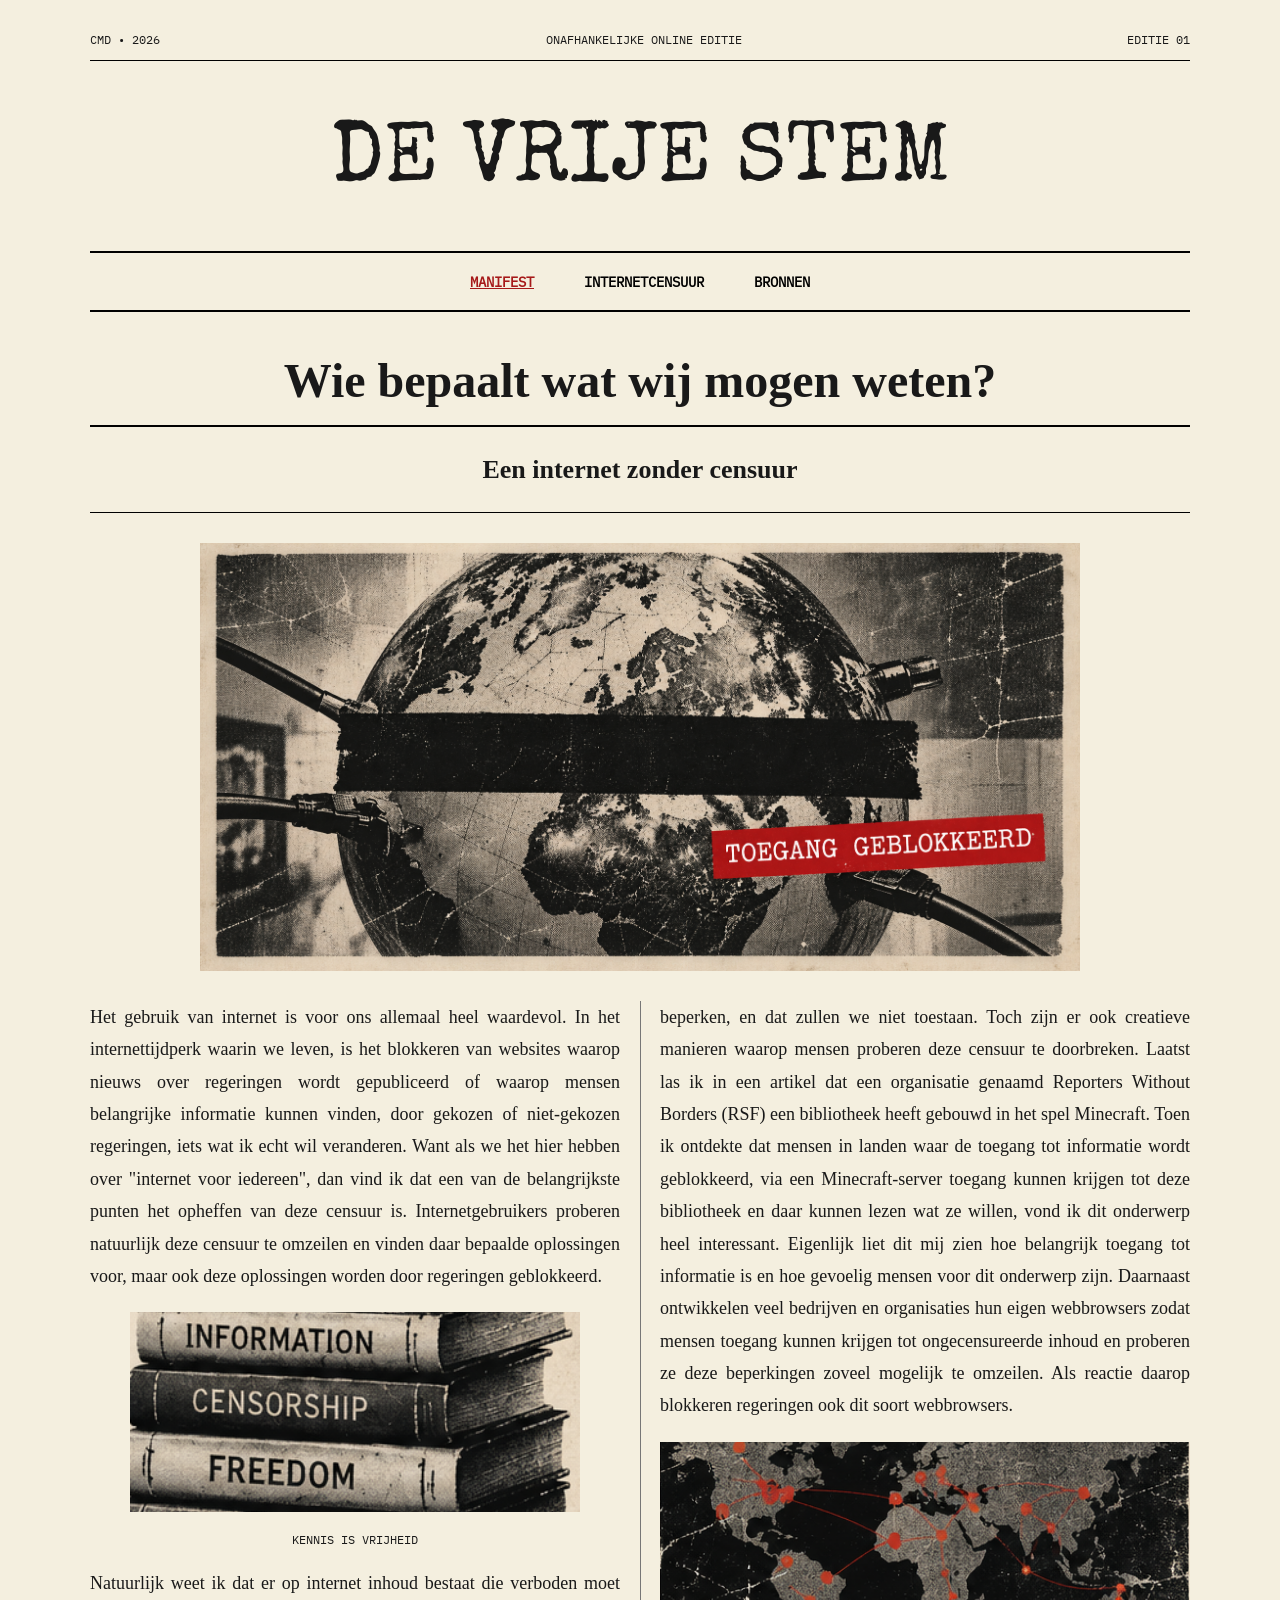
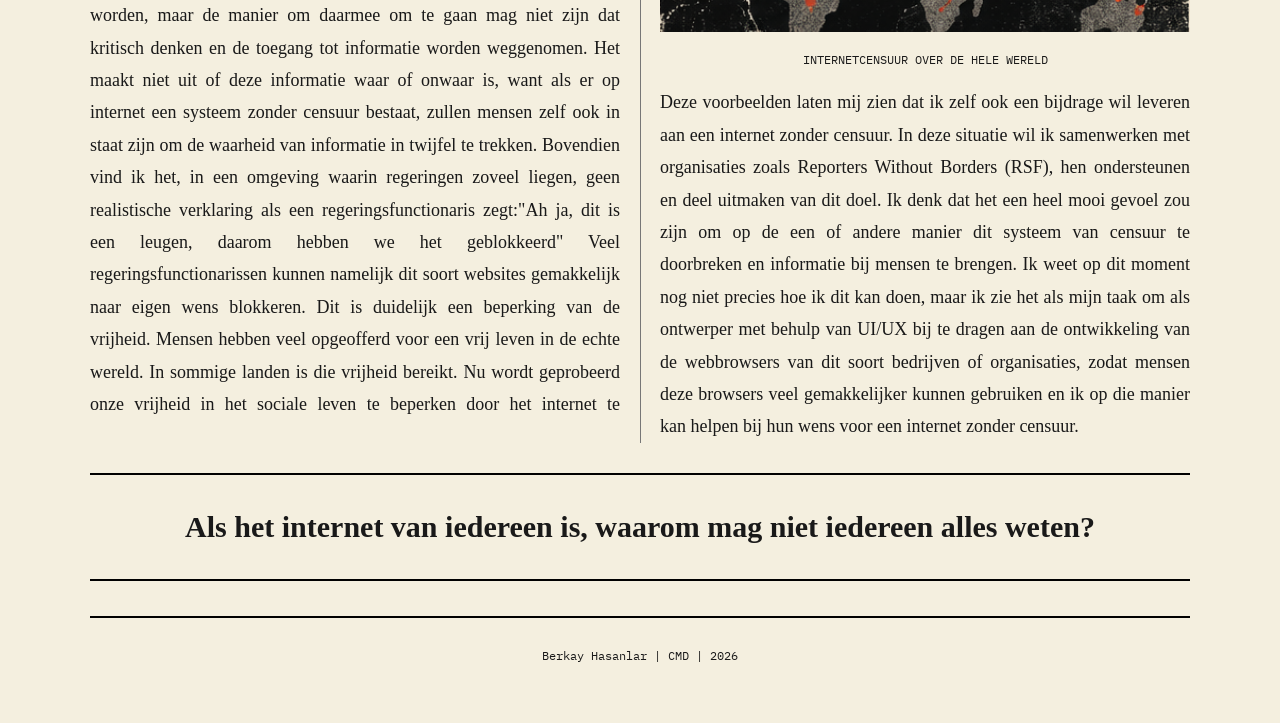
==== index.html @ c07efcc6 "Add files via upload" ====
<!DOCTYPE html>
<html lang="nl">

    <head>
        <meta charset="UTF-8">
        <meta name="viewport" content="width=device-width, initial-scale=1.0">
        <title>Wie bepaalt wat wij mogen weten?</title>
        <link rel="stylesheet" href="css/style.css">
    </head>

    <body>

        <header>
            <div class="krant-info">
                <span>CMD • 2026</span>
                <span>ONAFHANKELIJKE ONLINE EDITIE</span>
                <span>EDITIE 01</span>
            </div>

            <div class="krant-naam">
                DE VRIJE STEM
            </div>

            <nav>
                <ul>
                    <li><a href="index.html" class="actief">MANIFEST</a></li>
                    <li><a href="uitleg.html">INTERNETCENSUUR</a></li>
                    <li><a href="bronnen.html">BRONNEN</a></li>
                </ul>
            </nav>
        </header>

        <main>
            <article>

                <h1>Wie bepaalt wat wij mogen weten?</h1>

                <h2>Een internet zonder censuur</h2>

                <img class="hoofdafbeelding" src="images/toegang_geblokkeerd_wereldbol.png"
                alt="Een gecensureerde wereldbol">

                <div class="krant-kolommen">

                <p>
                Het gebruik van internet is voor ons allemaal heel waardevol. In het internettijdperk waarin we
                        leven,
                        is het blokkeren van websites waarop nieuws over regeringen wordt gepubliceerd of waarop mensen
                        belangrijke informatie kunnen vinden, door gekozen of niet-gekozen regeringen, iets wat ik echt wil
                        veranderen. Want als we het hier hebben over "internet voor iedereen", dan vind ik dat een van de
                        belangrijkste punten het opheffen van deze censuur is. Internetgebruikers proberen natuurlijk deze
                        censuur te omzeilen en vinden daar bepaalde oplossingen voor, maar ook deze oplossingen worden door
                        regeringen geblokkeerd.
                    </p>

                    <figure class="krant-afbeelding klein">
                        <img src="images/boeken_informatie_vrijheid.png" alt="Boeken over informatie en vrijheid">
                        <figcaption>
                            KENNIS IS VRIJHEID
                        </figcaption>
                    </figure>

                    <p>
                        Natuurlijk weet ik dat er op internet inhoud bestaat die verboden moet worden, maar de manier om
                        daarmee
                        om te gaan mag niet zijn dat kritisch denken en de toegang tot informatie worden weggenomen. Het
                        maakt
                        niet uit of deze informatie waar of onwaar is, want als er op internet een systeem zonder censuur
                        bestaat, zullen mensen zelf ook in staat zijn om de waarheid van informatie in twijfel te trekken.
                        Bovendien vind ik het, in een omgeving waarin regeringen zoveel liegen, geen realistische verklaring
                        als
                        een regeringsfunctionaris zegt:"Ah ja, dit is een leugen, daarom hebben we het geblokkeerd" Veel
                        regeringsfunctionarissen kunnen namelijk dit soort websites gemakkelijk naar eigen wens blokkeren.
                        Dit
                        is duidelijk een beperking van de vrijheid. Mensen hebben veel opgeofferd voor een vrij leven in de
                        echte wereld. In sommige landen is die vrijheid bereikt. Nu wordt geprobeerd onze vrijheid in het
                        sociale leven te beperken door het internet te beperken, en dat zullen we niet toestaan. Toch zijn
                        er
                        ook creatieve manieren waarop mensen proberen deze censuur te doorbreken. Laatst las ik in een
                        artikel
                        dat een organisatie genaamd Reporters Without Borders (RSF) een bibliotheek heeft gebouwd in het
                        spel
                        Minecraft. Toen ik ontdekte dat mensen in landen waar de toegang tot informatie wordt geblokkeerd,
                        via
                        een Minecraft-server toegang kunnen krijgen tot deze bibliotheek en daar kunnen lezen wat ze willen,
                        vond ik dit onderwerp heel interessant. Eigenlijk liet dit mij zien hoe belangrijk toegang tot
                        informatie is en hoe gevoelig mensen voor dit onderwerp zijn. Daarnaast ontwikkelen veel bedrijven
                        en
                        organisaties hun eigen webbrowsers zodat mensen toegang kunnen krijgen tot ongecensureerde inhoud en
                        proberen ze deze beperkingen zoveel mogelijk te omzeilen. Als reactie daarop blokkeren regeringen
                        ook
                        dit soort webbrowsers.
                    </p>

                    <figure class="krant-afbeelding">
                        <img src="images/wereldkaart_censuur.png" alt="Wereldkaart met internetcensuur">
                        <figcaption>
                            INTERNETCENSUUR OVER DE HELE WERELD
                        </figcaption>
                    </figure>

                    <p>
                        Deze voorbeelden laten mij zien dat ik zelf ook een bijdrage wil leveren aan een internet zonder
                        censuur. In deze situatie wil ik samenwerken met organisaties zoals Reporters Without Borders (RSF),
                        hen
                        ondersteunen en deel uitmaken van dit doel. Ik denk dat het een heel mooi gevoel zou zijn om op de
                        een
                        of andere manier dit systeem van censuur te doorbreken en informatie bij mensen te brengen. Ik weet
                        op
                        dit moment nog niet precies hoe ik dit kan doen, maar ik zie het als mijn taak om als ontwerper met
                        behulp van UI/UX bij te dragen aan de ontwikkeling van de webbrowsers van dit soort bedrijven of
                        organisaties, zodat mensen deze browsers veel gemakkelijker kunnen gebruiken en ik op die manier kan
                        helpen bij hun wens voor een internet zonder censuur.
                    </p>
                </div>
                <p>
                    <strong class="laatste-vraag">Als het internet van iedereen is, waarom mag niet iedereen alles
                        weten?</strong>
                </p>

            </article>
        </main>

        <footer>
            <p>Berkay Hasanlar | CMD | 2026</p>
        </footer>

    </body>

</html>
---- css/style.css ----
/* Lettertypes */

@font-face {
    font-family: 'Special Elite';
    src: url('../fonts/SpecialElite-Regular.ttf');
}

@font-face {
    font-family: 'IBM Plex Mono';
    src: url('../fonts/IBMPlexMono-Regular.ttf');
}



/* Algemene pagina en tekst */

body {
    background-color: #f4efdf;
    color: #191919;
    font-family: Georgia, 'Times New Roman', serif;
    line-height: 1.7;
    max-width: 1100px;
    margin: 0 auto;
    padding: 30px;
}

h1 {
    font-family: Georgia, 'Times New Roman', serif;
    font-size: 48px;
    text-align: center;
    line-height: 1.2;
}

p {
    font-size: 18px;
    line-height: 1.8;
}

article h1 {
    border-bottom: 2px solid black;
    padding-bottom: 15px;
    margin-bottom: 15px;
}

article h2 {
    font-family: Georgia, 'Times New Roman', serif;
    font-size: 26px;
    text-align: center;
    border-bottom: 1px solid black;
    padding-bottom: 20px;
    margin-bottom: 30px;
}

figcaption {
    font-family: 'IBM Plex Mono', monospace;
    font-size: 12px;
    text-align: center;
    margin-top: 10px;
}



/* Krantkop en navigatie */

.krant-info {
    font-family: 'IBM Plex Mono', monospace;
    display: flex;
    justify-content: space-between;
    font-size: 12px;
    border-bottom: 1px solid black;
    padding-bottom: 10px;
}

.krant-naam {
    font-family: 'Special Elite', cursive;
    font-size: 85px;
    text-align: center;
    margin: 30px 0 15px;
}

nav {
    border-top: 2px solid black;
    border-bottom: 2px solid black;
    padding: 15px 0;
}

nav ul {
    display: flex;
    justify-content: center;
    gap: 50px;
    list-style: none;
    padding: 0;
    margin: 0;
}

nav a {
    font-family: 'IBM Plex Mono', monospace;
    color: black;
    text-decoration: none;
    font-weight: bold;
    font-size: 14px;
}

nav a:hover {
    color: #a61919;
    text-decoration: underline;
}

nav a.actief {
    color: #a61919;
    text-decoration: underline;
}



/* Voettekst */

footer {
    font-family: 'IBM Plex Mono', monospace;
    border-top: 2px solid black;
    text-align: center;
    padding: 15px 0;
    margin-top: 35px;
}

footer p {
    font-size: 12px;
}



/* Artikelen en kolommen */

.krant-kolommen {
    column-count: 2;
    column-gap: 40px;
    column-rule: 1px solid #777;
    text-align: justify;
}

.krant-kolommen p {
    margin-top: 0;
    margin-bottom: 20px;
}

.krant-artikel {
    border-bottom: 1px solid #777;
    padding: 20px 0;
    margin-bottom: 20px;
}

.krant-artikel h3 {
    font-family: Georgia, 'Times New Roman', serif;
    font-size: 22px;
    margin-bottom: 15px;
}

.krant-onderdeel {
    margin: 25px 0;
    padding: 10px 0;
}

.krant-indeling {
    display: flex;
    align-items: flex-start;
    gap: 30px;
    margin: 25px 0;
}

.krant-indeling .krant-afbeelding {
    width: 55%;
    margin: 0;
}

.krant-indeling .krant-tekst {
    width: 45%;
}

.uitleg-intro .krant-afbeelding {
    width: 45%;
}

.uitleg-intro .krant-tekst {
    width: 55%;
}

.uitleg-intro p {
    margin-top: 0;
    margin-bottom: 20px;
}



/* Afbeeldingen */

.hoofdafbeelding {
    display: block;
    width: 80%;
    height: auto;
    margin: 30px auto;
}

img[src="images/boeken_informatie_vrijheid.png"] {
    width: 100%;
    height: 200px;
    object-fit: cover;
}

img[src="images/wereldkaart_censuur.png"] {
    width: 100%;
    height: 190px;
    object-fit: cover;
}

.krant-afbeelding:has(img[src="images/wereldkaart_censuur.png"]) {
    margin-left: 0;
    margin-right: 0;
}

img[src="images/krant_en_computer.png"] {
    width: 60%;
    height: auto;
    object-fit: contain;
    margin: 0 auto;
}

img[src="images/toegang_geblokkeerd_computer.png"] {
    width: 60%;
    height: auto;
    object-fit: contain;
    margin: 0 auto;
}

.krant-indeling img[src="images/krant_en_computer.png"] {
    width: 100%;
    height: auto;
    margin: 0;
}

.censuur-beeld {
    margin: 20px 0;
    display: inline-block;
    width: 100%;
}

.censuur-beeld img {
    display: block;
    width: 100%;
    height: auto;
}



/* Bronnen en afsluitende vraag */

.bronnen section {
    border-bottom: 1px solid #777;
    padding: 20px 0;
    margin-bottom: 20px;
}

.bronnen h3, .bronnen h4 {
    font-family: Georgia, 'Times New Roman', serif;
    font-size: 22px;
    margin-bottom: 15px;
}

.laatste-vraag {
    display: block;
    font-family: Georgia, 'Times New Roman', serif;
    font-size: 30px;
    text-align: center;
    border-top: 2px solid black;
    border-bottom: 2px solid black;
    padding: 25px;
    margin-top: 30px;
}



/* Blur-interactie bij DNS en IP */

.blur-checkbox {
    position: absolute;
    opacity: 0;
}

.blur-tekst {
    display: inline-block;
    filter: blur(2px);
    cursor: pointer;
    transition: filter 0.3s;
}

.blur-checkbox:checked + .blur-tekst {
    filter: blur(0);
}
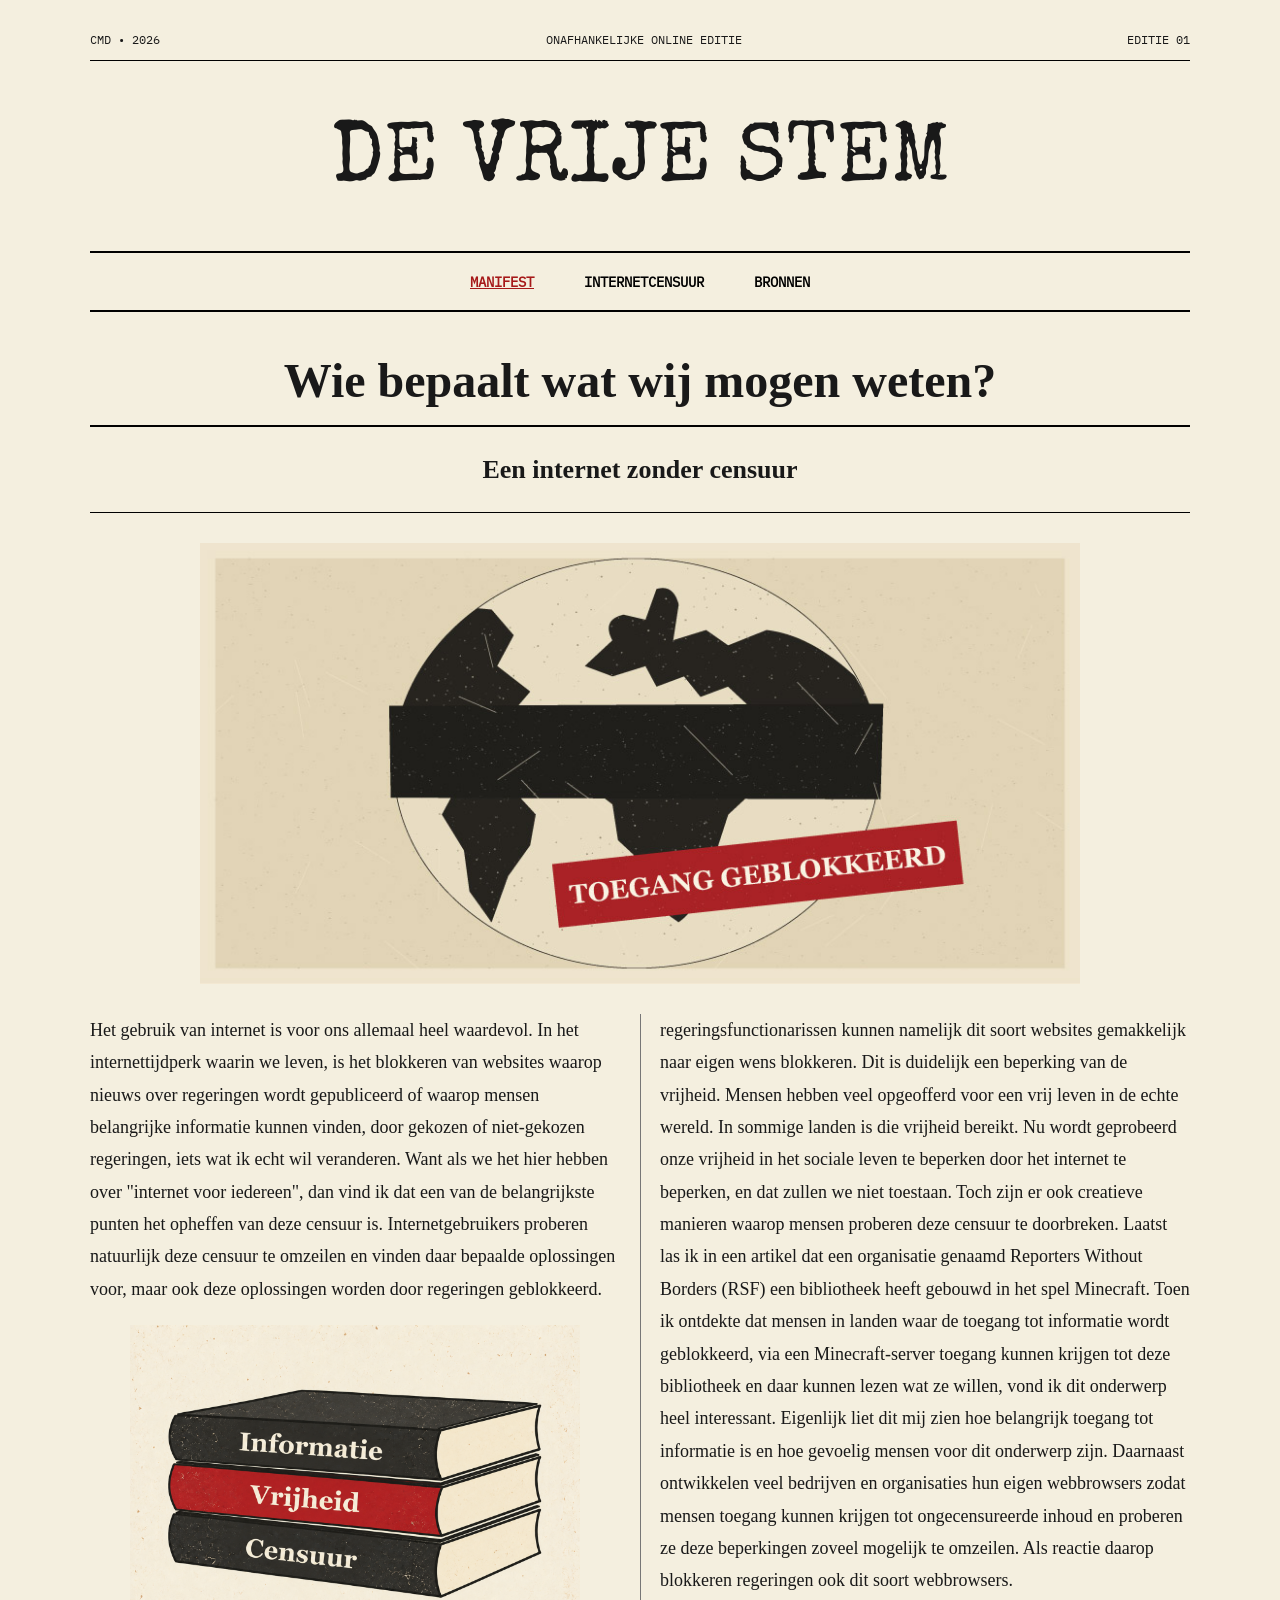
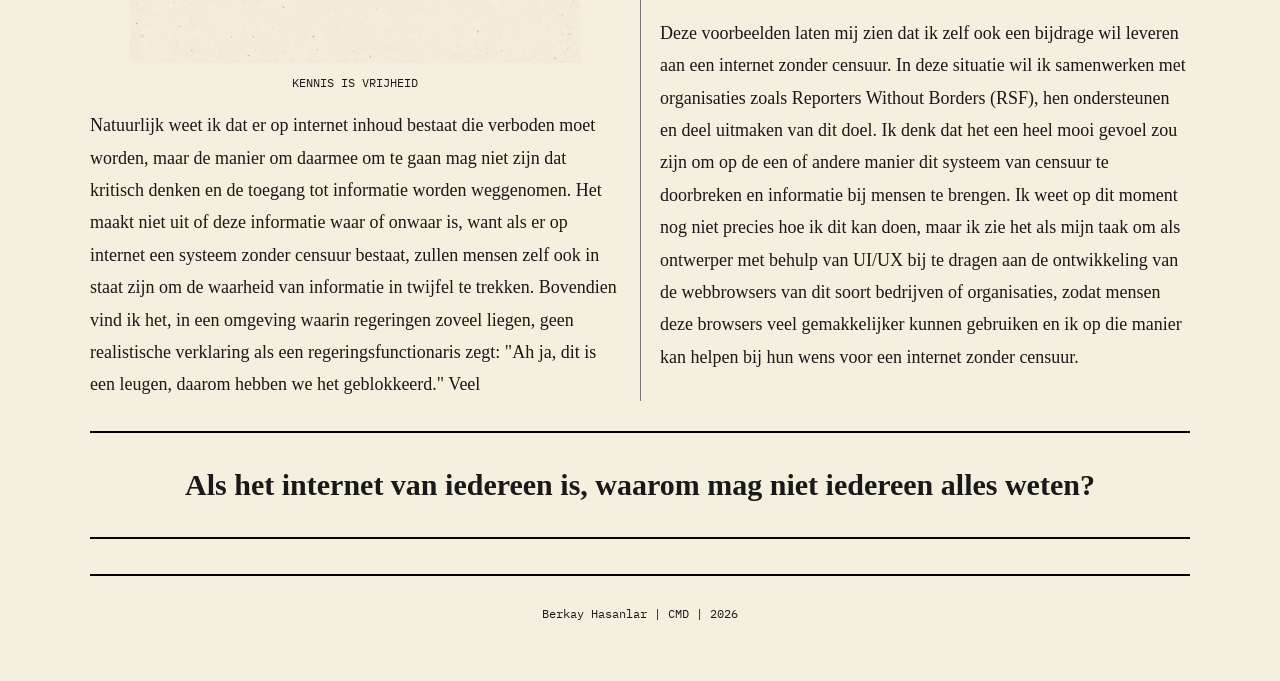
==== commit 8ef2fd1f: "Add files via upload" ====
--- a/index.html
+++ b/index.html
@@ -37,8 +37,8 @@
 
                 <h2>Een internet zonder censuur</h2>
 
-                <img class="hoofdafbeelding" src="images/toegang_geblokkeerd_wereldbol.png"
-                alt="Een gecensureerde wereldbol">
+                <img class="hoofdafbeelding" src="images/worldtoegang.jpg"
+                alt="Illustratie van een wereldbol met een zwarte censuurbalk en de tekst Toegang geblokkeerd">
 
                 <div class="krant-kolommen">
 
@@ -54,7 +54,7 @@
                     </p>
 
                     <figure class="krant-afbeelding klein">
-                        <img src="images/boeken_informatie_vrijheid.png" alt="Boeken over informatie en vrijheid">
+                        <img src="images/boeken.png" alt="Boeken over informatie en vrijheid">
                         <figcaption>
                             KENNIS IS VRIJHEID
                         </figcaption>
@@ -69,7 +69,7 @@
                         bestaat, zullen mensen zelf ook in staat zijn om de waarheid van informatie in twijfel te trekken.
                         Bovendien vind ik het, in een omgeving waarin regeringen zoveel liegen, geen realistische verklaring
                         als
-                        een regeringsfunctionaris zegt:"Ah ja, dit is een leugen, daarom hebben we het geblokkeerd" Veel
+                        een regeringsfunctionaris zegt: "Ah ja, dit is een leugen, daarom hebben we het geblokkeerd." Veel
                         regeringsfunctionarissen kunnen namelijk dit soort websites gemakkelijk naar eigen wens blokkeren.
                         Dit
                         is duidelijk een beperking van de vrijheid. Mensen hebben veel opgeofferd voor een vrij leven in de
@@ -91,13 +91,6 @@
                         ook
                         dit soort webbrowsers.
                     </p>
-
-                    <figure class="krant-afbeelding">
-                        <img src="images/wereldkaart_censuur.png" alt="Wereldkaart met internetcensuur">
-                        <figcaption>
-                            INTERNETCENSUUR OVER DE HELE WERELD
-                        </figcaption>
-                    </figure>
 
                     <p>
                         Deze voorbeelden laten mij zien dat ik zelf ook een bijdrage wil leveren aan een internet zonder
--- a/css/style.css
+++ b/css/style.css
@@ -135,7 +135,7 @@
     column-count: 2;
     column-gap: 40px;
     column-rule: 1px solid #777;
-    text-align: justify;
+    text-align: left;
 }
 
 .krant-kolommen p {
@@ -195,43 +195,34 @@
 
 .hoofdafbeelding {
     display: block;
-    width: 80%;
+    width: 100%;
+    max-width: 880px;
     height: auto;
     margin: 30px auto;
 }
 
-img[src="images/boeken_informatie_vrijheid.png"] {
-    width: 100%;
-    height: 200px;
-    object-fit: cover;
-}
-
-img[src="images/wereldkaart_censuur.png"] {
-    width: 100%;
-    height: 190px;
-    object-fit: cover;
-}
-
-.krant-afbeelding:has(img[src="images/wereldkaart_censuur.png"]) {
-    margin-left: 0;
-    margin-right: 0;
-}
-
-img[src="images/krant_en_computer.png"] {
+img[src="images/boeken.png"] {
+    display: block;
+    width: 100%;
+    height: auto;
+}
+
+
+img[src="images/krant.jpg"] {
     width: 60%;
     height: auto;
     object-fit: contain;
     margin: 0 auto;
 }
 
-img[src="images/toegang_geblokkeerd_computer.png"] {
+img[src="images/computer.jpg"] {
     width: 60%;
     height: auto;
     object-fit: contain;
     margin: 0 auto;
 }
 
-.krant-indeling img[src="images/krant_en_computer.png"] {
+.krant-indeling img[src="images/krant.jpg"] {
     width: 100%;
     height: auto;
     margin: 0;
